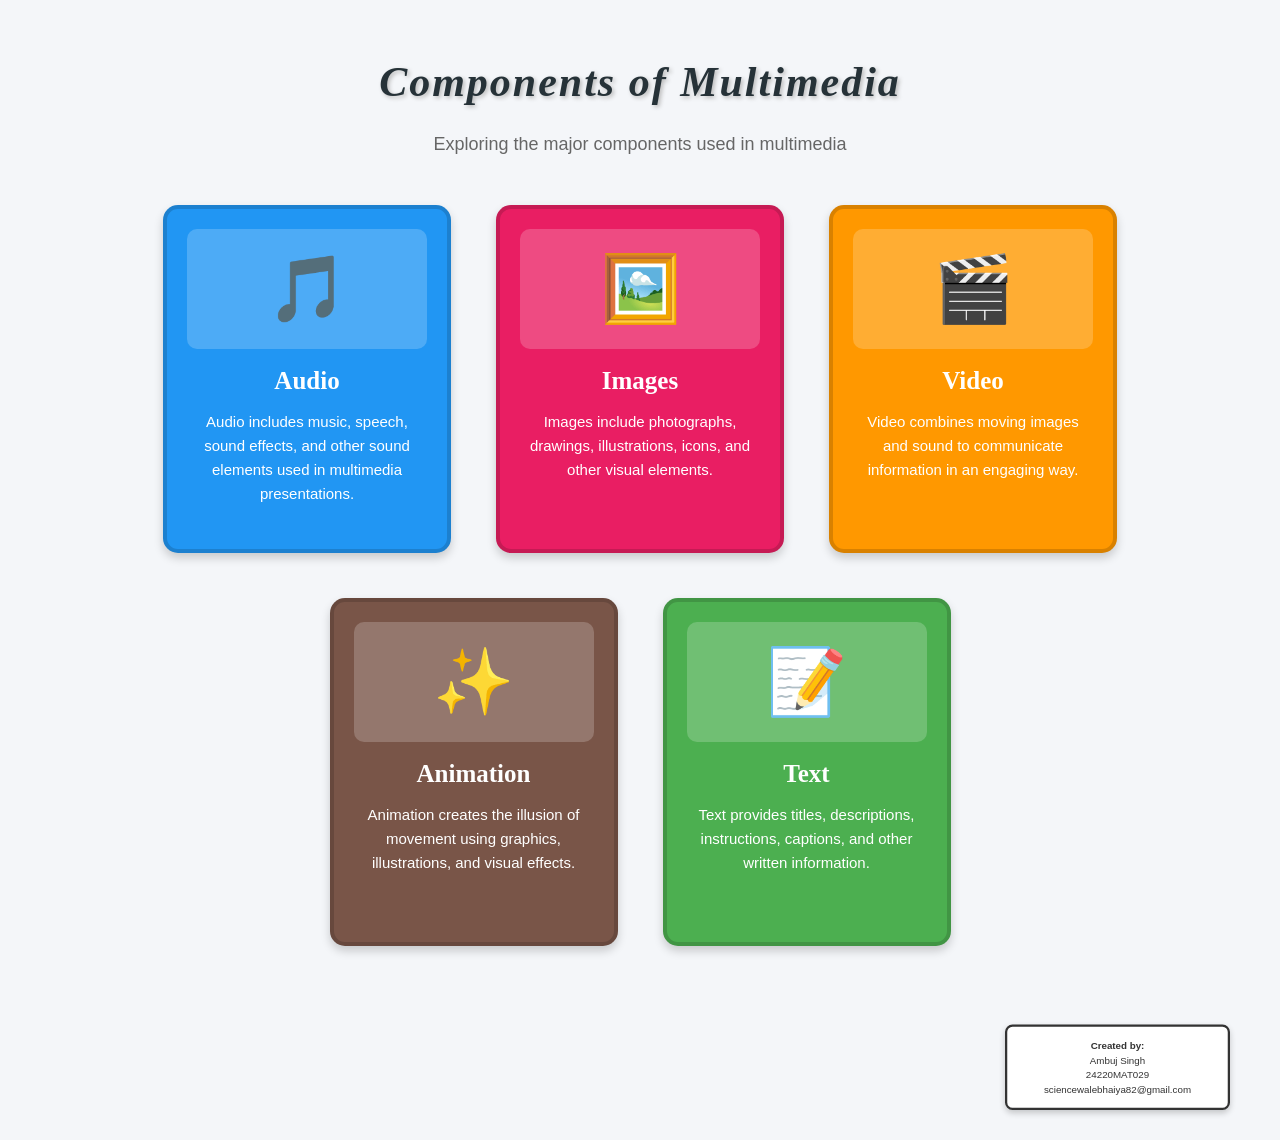
==== lab_2/index.html @ 59d20476 "Add files via upload These are the final edited files." ====
<!DOCTYPE html>
<html lang="en">
<head>
    <meta charset="UTF-8">
    <meta name="viewport" content="width=device-width, initial-scale=1.0">
    <title>Components of Multimedia</title>

    <!-- External CSS -->
    <link rel="stylesheet" href="style.css">
</head>

<body>

    <header class="page-header">
        <h1>Components of Multimedia</h1>
        <p>Exploring the major components used in multimedia</p>
    </header>

    <!-- Flexbox Gallery -->
    <main class="gallery-container">

        <!-- Card 1 -->
        <div class="card blue">
            <div class="card-image">🎵</div>
            <h2>Audio</h2>
            <p>
                Audio includes music, speech, sound effects, and other
                sound elements used in multimedia presentations.
            </p>
        </div>

        <!-- Card 2 -->
        <div class="card pink">
            <div class="card-image">🖼️</div>
            <h2>Images</h2>
            <p>
                Images include photographs, drawings, illustrations,
                icons, and other visual elements.
            </p>
        </div>

        <!-- Card 3 -->
        <div class="card orange">
            <div class="card-image">🎬</div>
            <h2>Video</h2>
            <p>
                Video combines moving images and sound to communicate
                information in an engaging way.
            </p>
        </div>

        <!-- Card 4 -->
        <div class="card brown">
            <div class="card-image">✨</div>
            <h2>Animation</h2>
            <p>
                Animation creates the illusion of movement using
                graphics, illustrations, and visual effects.
            </p>
        </div>

        <!-- Card 5 -->
        <div class="card green">
            <div class="card-image">📝</div>
            <h2>Text</h2>
            <p>
                Text provides titles, descriptions, instructions,
                captions, and other written information.
            </p>
        </div>

    </main>

    <!-- Creator Box -->
    <div class="creator-box">
        <strong>Created by:</strong><br>
        Ambuj Singh<br>
        24220MAT029<br>
        sciencewalebhaiya82@gmail.com
    </div>

</body>
</html>
---- lab_2/style.css ----
/* Global Styles */
body {
    font-family: Arial, sans-serif;
    background-color: #f4f6f9;
    margin: 0;
    padding: 30px;
    color: #333;
}

/* Page Heading */
.page-header {
    text-align: center;
    margin-bottom: 40px;
}

.page-header h1 {
    font-family: Georgia, serif;
    font-size: 42px;
    color: #263238;
    font-style: italic;
    letter-spacing: 2px;
    text-shadow: 2px 2px 4px #bbb;
}

.page-header p {
    font-family: "Trebuchet MS", sans-serif;
    color: #666;
    font-size: 18px;
}

/* Flexbox Gallery Container */
.gallery-container {
    display: flex;
    flex-wrap: wrap;
    justify-content: center;
    gap: 25px;
    max-width: 1250px;
    margin: auto;
}

/* Individual Content Card */
.card {
    width: 240px;
    min-height: 300px;

    /* CSS Box Model */
    padding: 20px;
    margin: 10px;
    border: 4px solid rgba(0, 0, 0, 0.15);
    border-radius: 15px;

    color: white;
    text-align: center;

    box-shadow: 0 5px 10px rgba(0, 0, 0, 0.18);

    /* Smooth hover transition */
    transition: transform 0.3s ease,
                box-shadow 0.3s ease,
                background-color 0.3s ease;
}

/* Five Different Card Colors */
.blue {
    background-color: #2196f3;
}

.pink {
    background-color: #e91e63;
}

.orange {
    background-color: #ff9800;
}

.brown {
    background-color: #795548;
}

.green {
    background-color: #4caf50;
}

/* Card Icon/Image Area */
.card-image {
    width: 100%;
    height: 120px;

    display: flex;
    align-items: center;
    justify-content: center;

    font-size: 65px;
    background-color: rgba(255, 255, 255, 0.2);

    border-radius: 10px;
    margin-bottom: 18px;
}

/* Card Headings */
.card h2 {
    font-family: Georgia, serif;
    font-size: 25px;
    margin: 10px 0;
}

/* Card Text */
.card p {
    font-family: "Trebuchet MS", sans-serif;
    font-size: 15px;
    line-height: 1.6;
}

/* Hover Interaction */
.card:hover {
    transform: scale(1.06);
    box-shadow: 0 15px 30px rgba(0, 0, 0, 0.3);
    cursor: pointer;
}

/* Creator Box */
.creator-box {
    width: 300px;
    min-height: 100px;
    box-sizing: border-box;

    padding: 15px;
    margin: 40px 20px 0 auto;
    overflow-wrap: break-word;
    word-wrap: break-word;
    white-space: normal;

    border: 3px solid #333;
    border-radius: 10px;

    background-color: #ffffff;
    color: #333;

    font-family: Arial, sans-serif; 
    font-size: 13px;
    line-height: 1.5;

    text-align: center;
    box-shadow: 0 4px 8px rgba(0, 0, 0, 0.2);

    /* Half-sized creator box */
    transform: scale(0.75);
    transform-origin: right bottom;
}
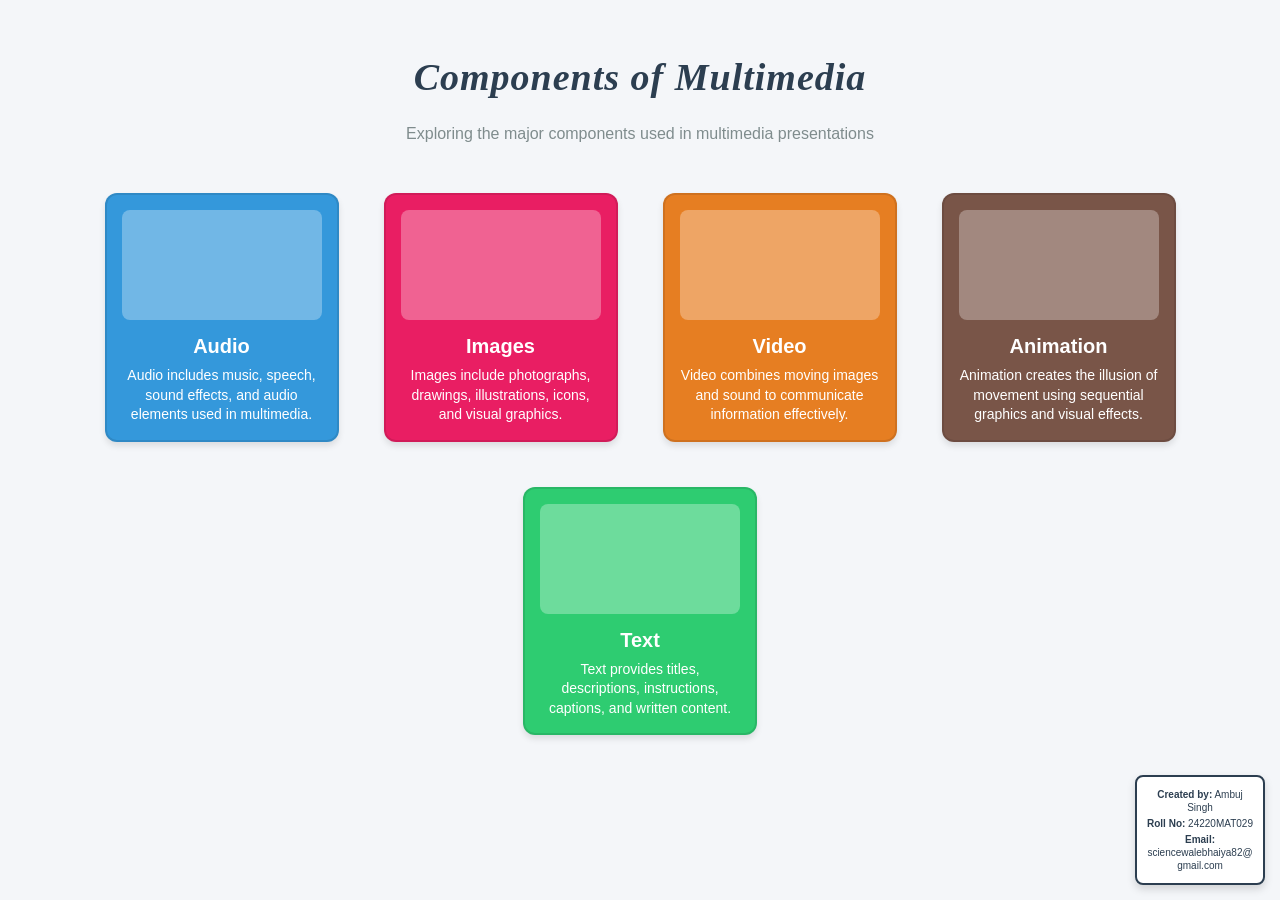
==== commit e45a1a7d: "Update Lab 2 with clean Flexbox gallery according to lab instructions" ====
--- a/lab_2/index.html
+++ b/lab_2/index.html
@@ -1,83 +1,66 @@
-<!DOCTYPE html>
-<html lang="en">
-<head>
-    <meta charset="UTF-8">
-    <meta name="viewport" content="width=device-width, initial-scale=1.0">
-    <title>Components of Multimedia</title>
-
-    <!-- External CSS -->
-    <link rel="stylesheet" href="style.css">
-</head>
-
-<body>
-
-    <header class="page-header">
-        <h1>Components of Multimedia</h1>
-        <p>Exploring the major components used in multimedia</p>
-    </header>
-
-    <!-- Flexbox Gallery -->
-    <main class="gallery-container">
-
-        <!-- Card 1 -->
-        <div class="card blue">
-            <div class="card-image">🎵</div>
-            <h2>Audio</h2>
-            <p>
-                Audio includes music, speech, sound effects, and other
-                sound elements used in multimedia presentations.
-            </p>
-        </div>
-
-        <!-- Card 2 -->
-        <div class="card pink">
-            <div class="card-image">🖼️</div>
-            <h2>Images</h2>
-            <p>
-                Images include photographs, drawings, illustrations,
-                icons, and other visual elements.
-            </p>
-        </div>
-
-        <!-- Card 3 -->
-        <div class="card orange">
-            <div class="card-image">🎬</div>
-            <h2>Video</h2>
-            <p>
-                Video combines moving images and sound to communicate
-                information in an engaging way.
-            </p>
-        </div>
-
-        <!-- Card 4 -->
-        <div class="card brown">
-            <div class="card-image">✨</div>
-            <h2>Animation</h2>
-            <p>
-                Animation creates the illusion of movement using
-                graphics, illustrations, and visual effects.
-            </p>
-        </div>
-
-        <!-- Card 5 -->
-        <div class="card green">
-            <div class="card-image">📝</div>
-            <h2>Text</h2>
-            <p>
-                Text provides titles, descriptions, instructions,
-                captions, and other written information.
-            </p>
-        </div>
-
-    </main>
-
-    <!-- Creator Box -->
-    <div class="creator-box">
-        <strong>Created by:</strong><br>
-        Ambuj Singh<br>
-        24220MAT029<br>
-        sciencewalebhaiya82@gmail.com
-    </div>
-
-</body>
-</html>
+<!DOCTYPE html>
+<html lang="en">
+<head>
+    <meta charset="UTF-8">
+    <meta name="viewport" content="width=device-width, initial-scale=1.0">
+    <title>Components of Multimedia - CSS Flexbox Gallery</title>
+    <!-- External Stylesheet -->
+    <link rel="stylesheet" href="style.css">
+</head>
+<body>
+
+    <!-- Page Header -->
+    <header class="page-header">
+        <h1>Components of Multimedia</h1>
+        <p>Exploring the major components used in multimedia presentations</p>
+    </header>
+
+    <!-- Flexbox Gallery Container -->
+    <div class="gallery-container">
+
+        <!-- Card 1: Blue (Audio) -->
+        <div class="card blue">
+            <div class="card-image"></div>
+            <h3>Audio</h3>
+            <p>Audio includes music, speech, sound effects, and audio elements used in multimedia.</p>
+        </div>
+
+        <!-- Card 2: Pink (Images) -->
+        <div class="card pink">
+            <div class="card-image"></div>
+            <h3>Images</h3>
+            <p>Images include photographs, drawings, illustrations, icons, and visual graphics.</p>
+        </div>
+
+        <!-- Card 3: Orange (Video) -->
+        <div class="card orange">
+            <div class="card-image"></div>
+            <h3>Video</h3>
+            <p>Video combines moving images and sound to communicate information effectively.</p>
+        </div>
+
+        <!-- Card 4: Brown (Animation) -->
+        <div class="card brown">
+            <div class="card-image"></div>
+            <h3>Animation</h3>
+            <p>Animation creates the illusion of movement using sequential graphics and visual effects.</p>
+        </div>
+
+        <!-- Card 5: Green (Text) -->
+        <div class="card green">
+            <div class="card-image"></div>
+            <h3>Text</h3>
+            <p>Text provides titles, descriptions, instructions, captions, and written content.</p>
+        </div>
+
+    </div>
+
+    <!-- Creator Box (Bottom Right Corner, half size of content cards) -->
+    <div class="creator-box">
+        <p><strong>Created by:</strong> Ambuj Singh</p>
+        <p><strong>Roll No:</strong> 24220MAT029</p>
+        <p><strong>Email:</strong> sciencewalebhaiya82@gmail.com</p>
+    </div>
+
+</body>
+</html>
--- a/lab_2/style.css
+++ b/lab_2/style.css
@@ -1,149 +1,122 @@
-/* Global Styles */
-body {
-    font-family: Arial, sans-serif;
-    background-color: #f4f6f9;
-    margin: 0;
-    padding: 30px;
-    color: #333;
-}
-
-/* Page Heading */
-.page-header {
-    text-align: center;
-    margin-bottom: 40px;
-}
-
-.page-header h1 {
-    font-family: Georgia, serif;
-    font-size: 42px;
-    color: #263238;
-    font-style: italic;
-    letter-spacing: 2px;
-    text-shadow: 2px 2px 4px #bbb;
-}
-
-.page-header p {
-    font-family: "Trebuchet MS", sans-serif;
-    color: #666;
-    font-size: 18px;
-}
-
-/* Flexbox Gallery Container */
-.gallery-container {
-    display: flex;
-    flex-wrap: wrap;
-    justify-content: center;
-    gap: 25px;
-    max-width: 1250px;
-    margin: auto;
-}
-
-/* Individual Content Card */
-.card {
-    width: 240px;
-    min-height: 300px;
-
-    /* CSS Box Model */
-    padding: 20px;
-    margin: 10px;
-    border: 4px solid rgba(0, 0, 0, 0.15);
-    border-radius: 15px;
-
-    color: white;
-    text-align: center;
-
-    box-shadow: 0 5px 10px rgba(0, 0, 0, 0.18);
-
-    /* Smooth hover transition */
-    transition: transform 0.3s ease,
-                box-shadow 0.3s ease,
-                background-color 0.3s ease;
-}
-
-/* Five Different Card Colors */
-.blue {
-    background-color: #2196f3;
-}
-
-.pink {
-    background-color: #e91e63;
-}
-
-.orange {
-    background-color: #ff9800;
-}
-
-.brown {
-    background-color: #795548;
-}
-
-.green {
-    background-color: #4caf50;
-}
-
-/* Card Icon/Image Area */
-.card-image {
-    width: 100%;
-    height: 120px;
-
-    display: flex;
-    align-items: center;
-    justify-content: center;
-
-    font-size: 65px;
-    background-color: rgba(255, 255, 255, 0.2);
-
-    border-radius: 10px;
-    margin-bottom: 18px;
-}
-
-/* Card Headings */
-.card h2 {
-    font-family: Georgia, serif;
-    font-size: 25px;
-    margin: 10px 0;
-}
-
-/* Card Text */
-.card p {
-    font-family: "Trebuchet MS", sans-serif;
-    font-size: 15px;
-    line-height: 1.6;
-}
-
-/* Hover Interaction */
-.card:hover {
-    transform: scale(1.06);
-    box-shadow: 0 15px 30px rgba(0, 0, 0, 0.3);
-    cursor: pointer;
-}
-
-/* Creator Box */
-.creator-box {
-    width: 300px;
-    min-height: 100px;
-    box-sizing: border-box;
-
-    padding: 15px;
-    margin: 40px 20px 0 auto;
-    overflow-wrap: break-word;
-    word-wrap: break-word;
-    white-space: normal;
-
-    border: 3px solid #333;
-    border-radius: 10px;
-
-    background-color: #ffffff;
-    color: #333;
-
-    font-family: Arial, sans-serif; 
-    font-size: 13px;
-    line-height: 1.5;
-
-    text-align: center;
-    box-shadow: 0 4px 8px rgba(0, 0, 0, 0.2);
-
-    /* Half-sized creator box */
-    transform: scale(0.75);
-    transform-origin: right bottom;
-}
+/* Global Styles */
+body {
+    font-family: Arial, sans-serif;
+    background-color: #f4f6f9;
+    margin: 0;
+    padding: 30px 20px 80px 20px;
+}
+
+/* Page Header */
+.page-header {
+    text-align: center;
+    margin-bottom: 40px;
+}
+
+.page-header h1 {
+    font-family: 'Trebuchet MS', Georgia, serif;
+    font-size: 38px;
+    color: #2c3e50;
+    font-style: italic;
+    letter-spacing: 1px;
+}
+
+.page-header p {
+    color: #7f8c8d;
+    font-size: 16px;
+    margin-top: 5px;
+}
+
+/* Flexbox Gallery Container */
+.gallery-container {
+    display: flex;
+    flex-wrap: wrap;
+    justify-content: center;
+    gap: 25px;
+    max-width: 1200px;
+    margin: 0 auto;
+}
+
+/* Individual Content Card */
+.card {
+    width: 200px;
+    padding: 15px;
+    margin: 10px;
+    border: 2px solid rgba(0, 0, 0, 0.1);
+    border-radius: 12px;
+    box-shadow: 0 4px 6px rgba(0, 0, 0, 0.1);
+    transition: transform 0.3s ease, box-shadow 0.3s ease;
+    text-align: center;
+    color: #ffffff;
+}
+
+/* 5 Card Colors: blue, pink, orange, brown, green */
+.card.blue {
+    background-color: #3498db;
+}
+
+.card.pink {
+    background-color: #e91e63;
+}
+
+.card.orange {
+    background-color: #e67e22;
+}
+
+.card.brown {
+    background-color: #795548;
+}
+
+.card.green {
+    background-color: #2ecc71;
+}
+
+/* Image Placeholder inside Card */
+.card-image {
+    width: 100%;
+    height: 110px;
+    background-color: rgba(255, 255, 255, 0.3);
+    border-radius: 8px;
+    margin-bottom: 15px;
+}
+
+/* Card Titles & Text */
+.card h3 {
+    margin: 10px 0 8px 0;
+    font-size: 20px;
+}
+
+.card p {
+    font-size: 14px;
+    line-height: 1.4;
+    margin: 0;
+}
+
+/* Hover Interaction (:hover) */
+.card:hover {
+    transform: translateY(-10px);
+    box-shadow: 0 12px 20px rgba(0, 0, 0, 0.25);
+    cursor: pointer;
+}
+
+/* Creator Box in Bottom Right Corner (Half size of content cards: ~100px width vs ~200px card width) */
+.creator-box {
+    position: fixed;
+    bottom: 15px;
+    right: 15px;
+    width: 110px;
+    padding: 8px;
+    border: 2px solid #2c3e50;
+    border-radius: 8px;
+    background-color: #ffffff;
+    color: #2c3e50;
+    font-size: 10px;
+    line-height: 1.3;
+    box-shadow: 0 4px 8px rgba(0, 0, 0, 0.15);
+    text-align: center;
+    z-index: 100;
+}
+
+.creator-box p {
+    margin: 3px 0;
+    word-break: break-word;
+}
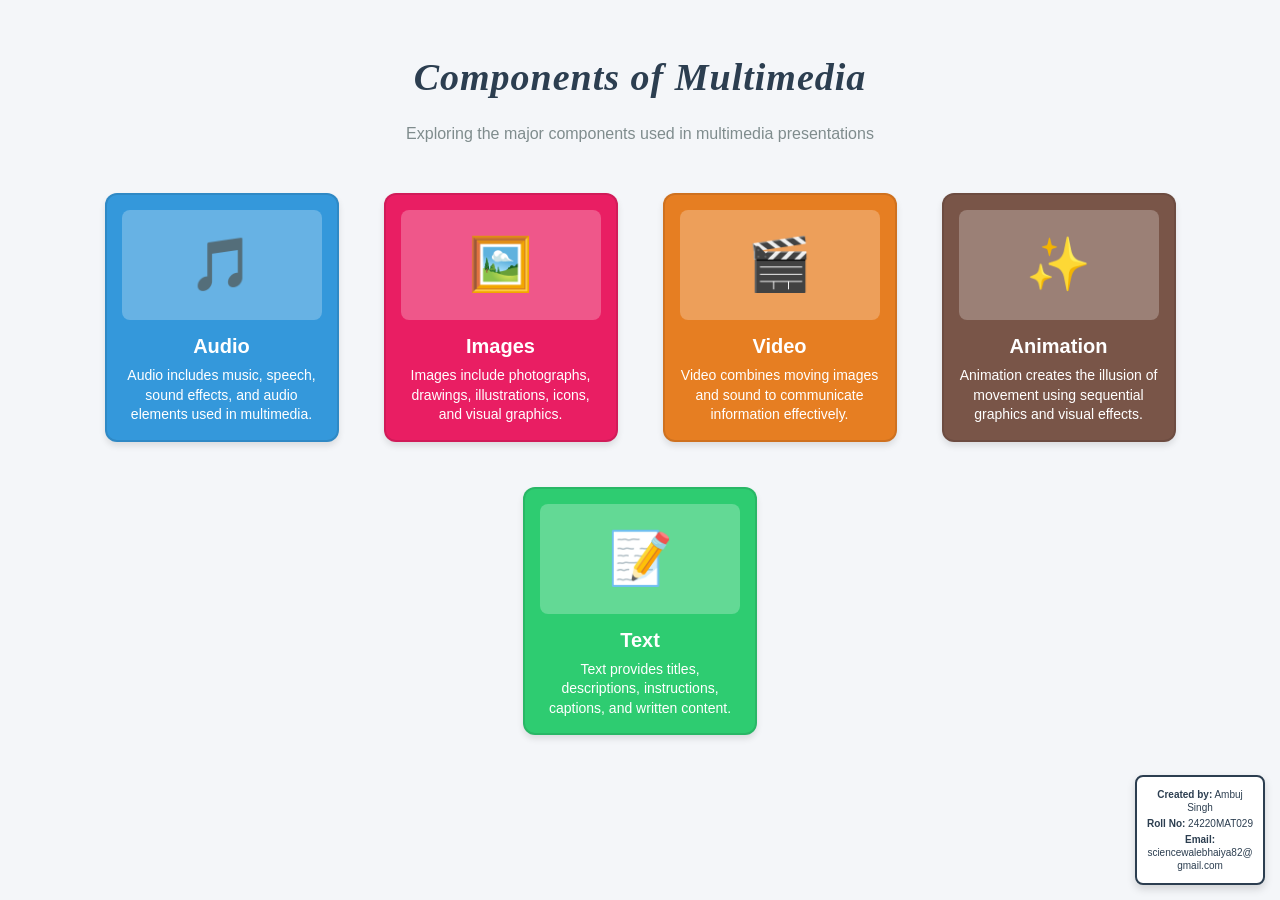
==== commit dce52bba: "Add centered emojis inside content cards for Lab 2" ====
--- a/lab_2/index.html
+++ b/lab_2/index.html
@@ -20,35 +20,35 @@
 
         <!-- Card 1: Blue (Audio) -->
         <div class="card blue">
-            <div class="card-image"></div>
+            <div class="card-image">🎵</div>
             <h3>Audio</h3>
             <p>Audio includes music, speech, sound effects, and audio elements used in multimedia.</p>
         </div>
 
         <!-- Card 2: Pink (Images) -->
         <div class="card pink">
-            <div class="card-image"></div>
+            <div class="card-image">🖼️</div>
             <h3>Images</h3>
             <p>Images include photographs, drawings, illustrations, icons, and visual graphics.</p>
         </div>
 
         <!-- Card 3: Orange (Video) -->
         <div class="card orange">
-            <div class="card-image"></div>
+            <div class="card-image">🎬</div>
             <h3>Video</h3>
             <p>Video combines moving images and sound to communicate information effectively.</p>
         </div>
 
         <!-- Card 4: Brown (Animation) -->
         <div class="card brown">
-            <div class="card-image"></div>
+            <div class="card-image">✨</div>
             <h3>Animation</h3>
             <p>Animation creates the illusion of movement using sequential graphics and visual effects.</p>
         </div>
 
         <!-- Card 5: Green (Text) -->
         <div class="card green">
-            <div class="card-image"></div>
+            <div class="card-image">📝</div>
             <h3>Text</h3>
             <p>Text provides titles, descriptions, instructions, captions, and written content.</p>
         </div>
--- a/lab_2/style.css
+++ b/lab_2/style.css
@@ -70,13 +70,17 @@
     background-color: #2ecc71;
 }
 
-/* Image Placeholder inside Card */
+/* Image Placeholder inside Card (Centered Emojis) */
 .card-image {
     width: 100%;
     height: 110px;
-    background-color: rgba(255, 255, 255, 0.3);
+    background-color: rgba(255, 255, 255, 0.25);
     border-radius: 8px;
     margin-bottom: 15px;
+    display: flex;
+    align-items: center;
+    justify-content: center;
+    font-size: 52px;
 }
 
 /* Card Titles & Text */
@@ -98,7 +102,7 @@
     cursor: pointer;
 }
 
-/* Creator Box in Bottom Right Corner (Half size of content cards: ~100px width vs ~200px card width) */
+/* Creator Box in Bottom Right Corner (Half size of content cards: ~110px width vs ~200px card width) */
 .creator-box {
     position: fixed;
     bottom: 15px;
